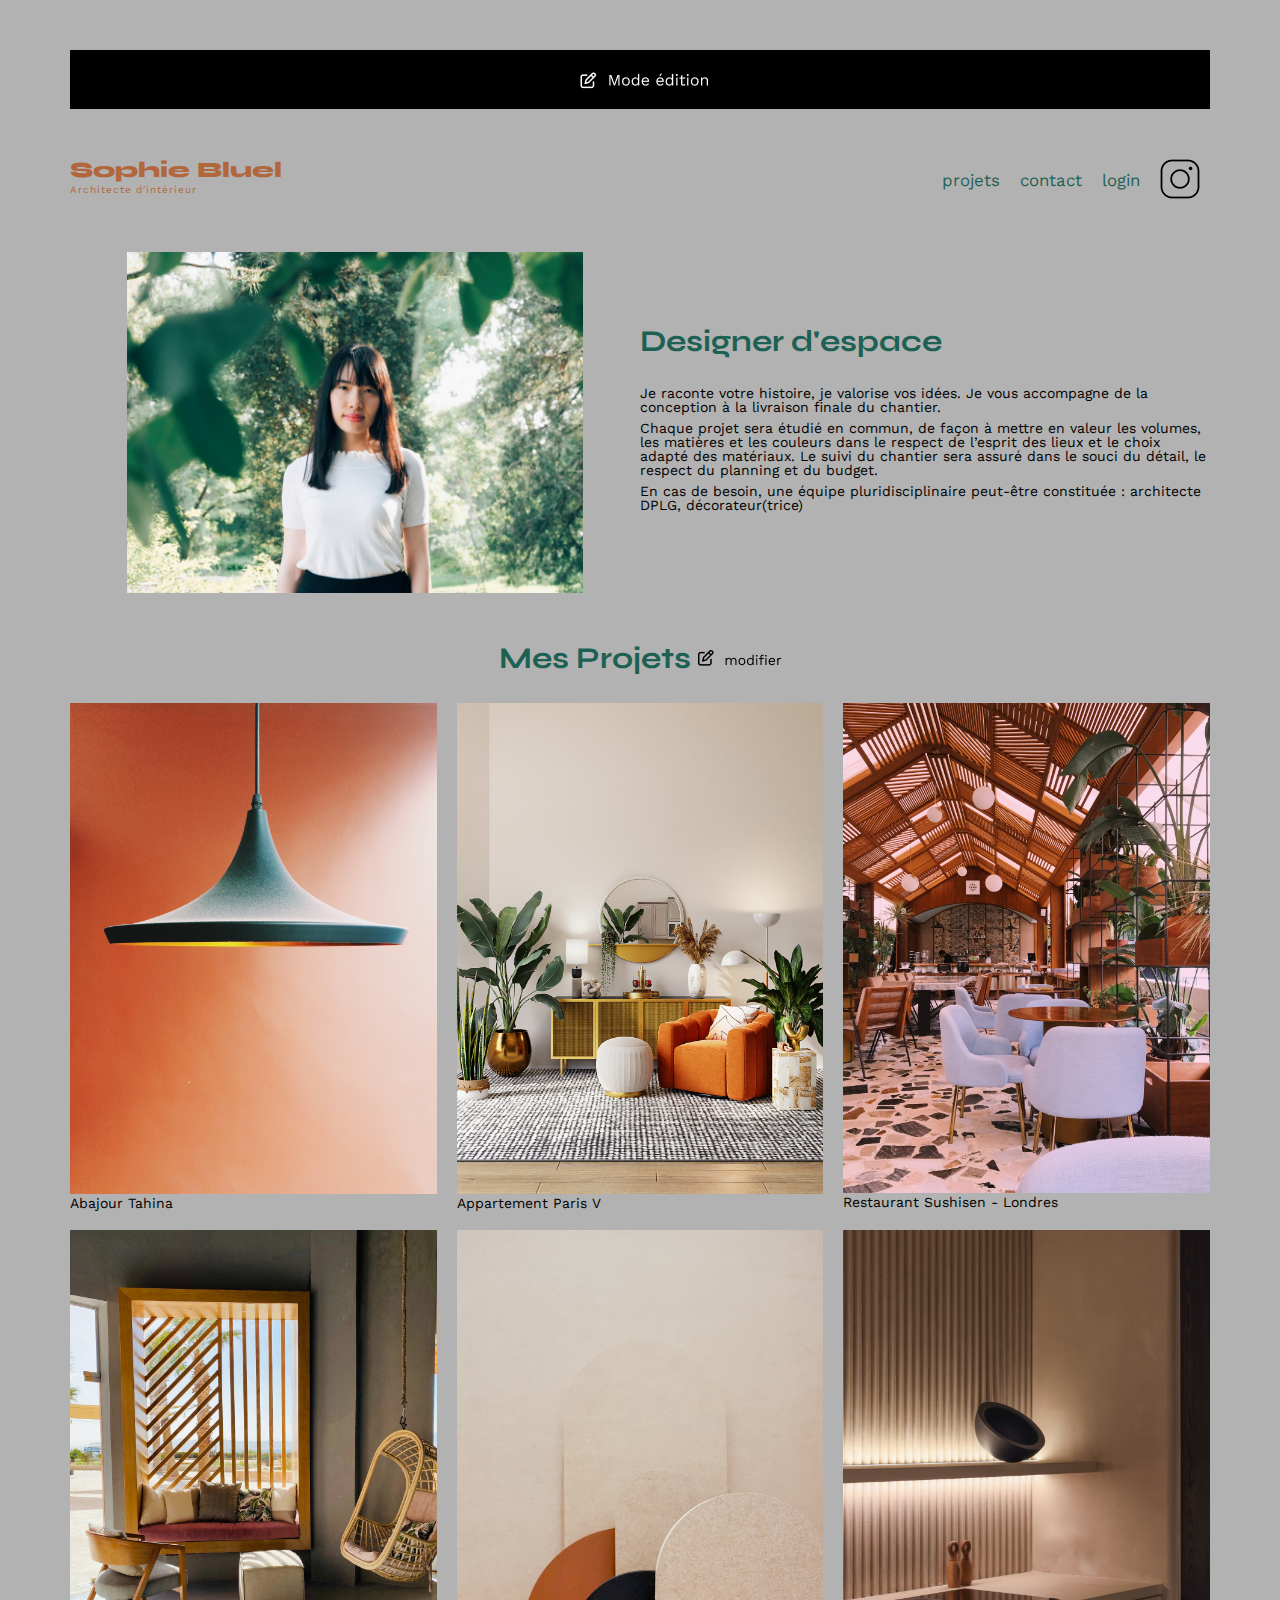
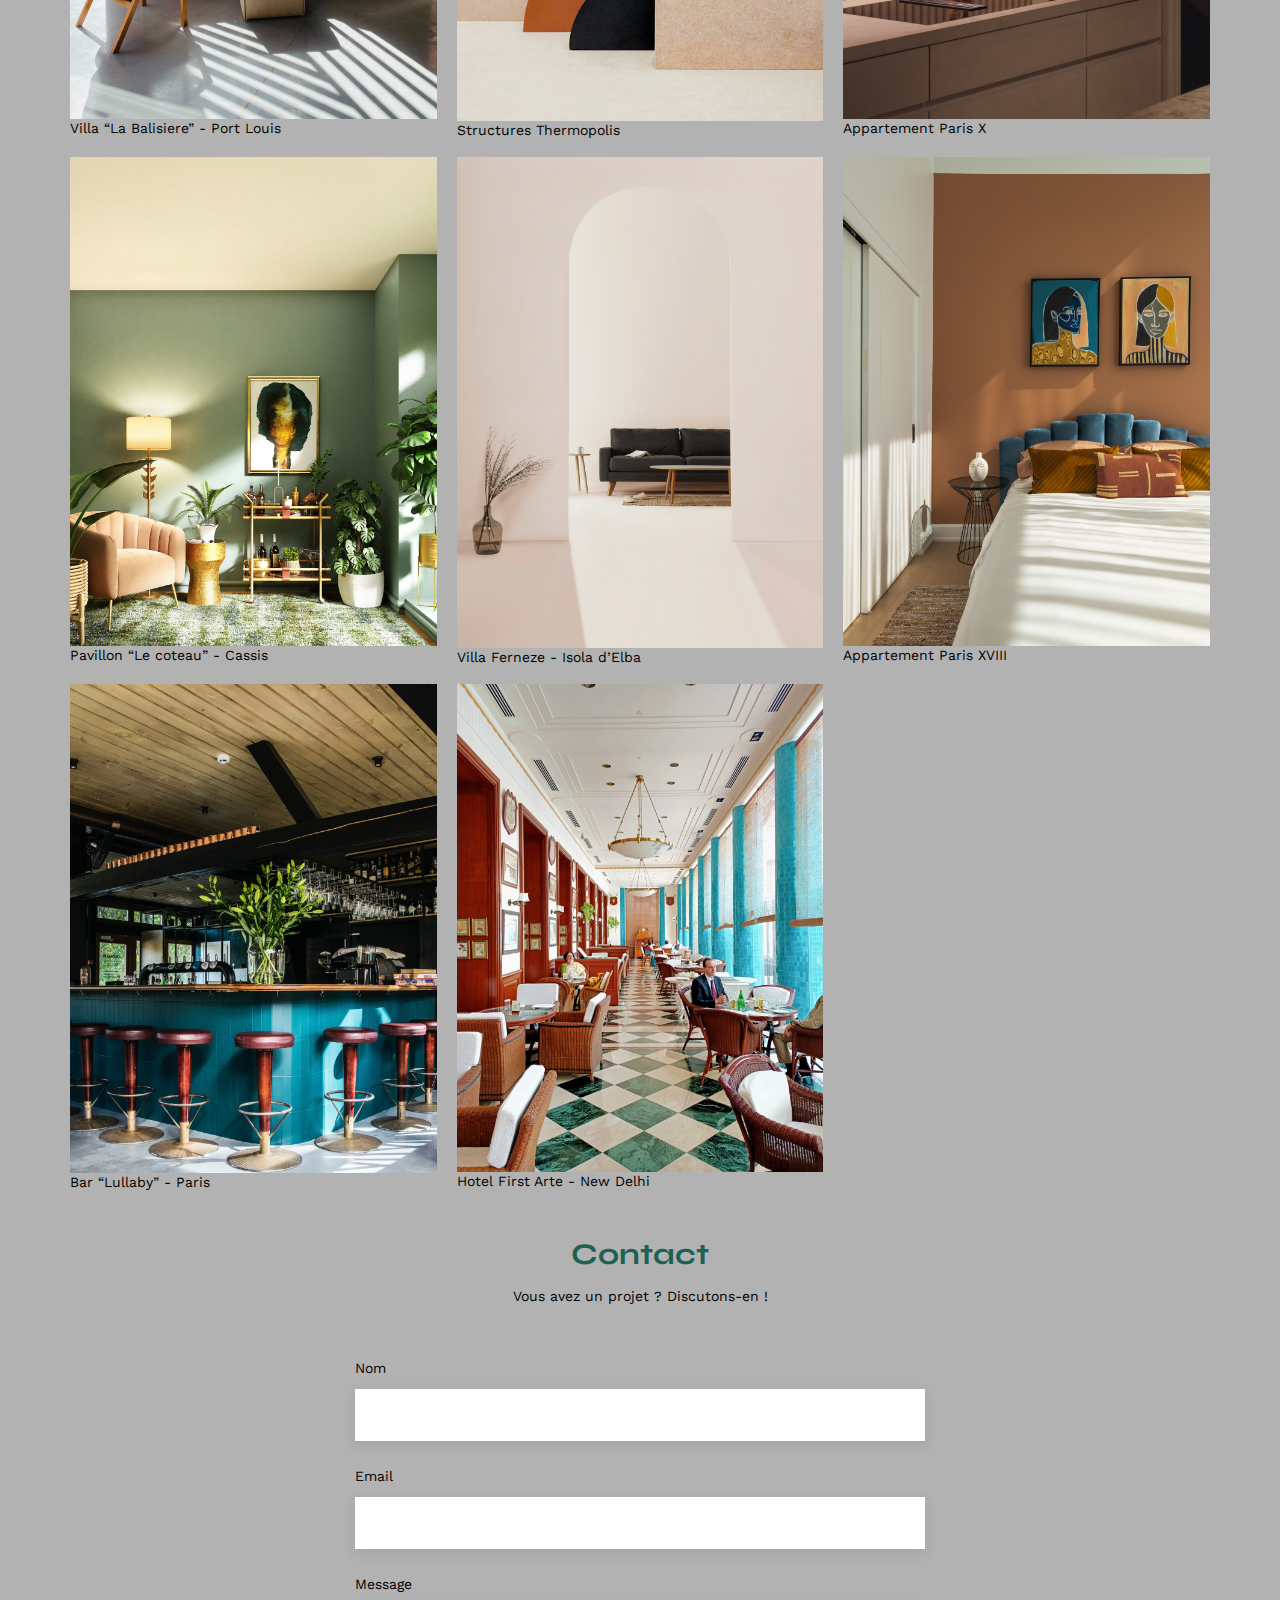
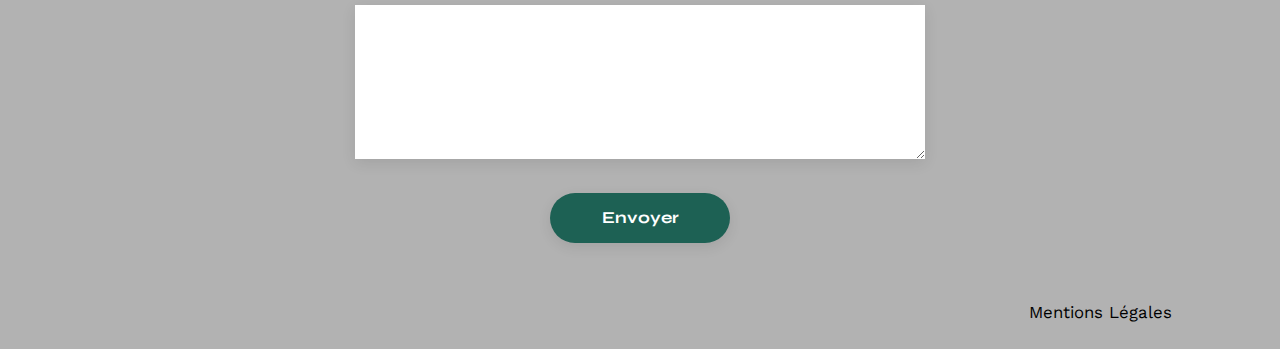
==== Hompage_edit.html @ 243c40db "first commit" ====
<!DOCTYPE html>
<html lang="fr">
<head>
	<meta charset="UTF-8">
	<title>Sophie Bluel - Architecte d'intérieur</title>
	<meta name="viewport" content="width=device-width, initial-scale=1.0">
	<link rel="preconnect" href="https://fonts.googleapis.com">
	<link rel="preconnect" href="https://fonts.gstatic.com" crossorigin>
	<link href="https://fonts.googleapis.com/css2?family=Syne:wght@700;800&family=Work+Sans&display=swap" rel="stylesheet">
	<meta name="description" content="">
	<link rel="stylesheet" href="edition.css">
</head>
<body>
    <section class="edition">
        <img class="group_3" src="assets/icons/Group 3.png">
    </section>
<header>
   
	<h1><a href="http://127.0.0.1:5500/index.html"> Sophie Bluel</a> <span>Architecte d'intérieur</span></h1>
	<nav>
		<ul>
			<li><a href="#portfolio">projets</a></li>
			<li><a href="#contact">contact</a></li>
			<li ><a href="http://127.0.0.1:5500/login.html">login</a></li>
			<li><img src="./assets/icons/instagram.png" alt="Instagram"></li>
		</ul>
	</nav>
</header>
<main>
	<section id="introduction">
		<figure>
			<img src="./assets/images/sophie-bluel.png" alt="">
		</figure>
		<article>
			<h2>Designer d'espace</h2>
			<p>Je raconte votre histoire, je valorise vos idées. Je vous accompagne de la conception à la livraison finale du chantier.</p>
			<p>Chaque projet sera étudié en commun, de façon à mettre en valeur les volumes, les matières et les couleurs dans le respect de l’esprit des lieux et le choix adapté des matériaux. Le suivi du chantier sera assuré dans le souci du détail, le respect du planning et du budget.</p>
			<p>En cas de besoin, une équipe pluridisciplinaire peut-être constituée : architecte DPLG, décorateur(trice)</p>
		</article>
	</section>
	<section id="portfolio">
		<h2>Mes Projets <span><a href="Hompage_edit_1.html"><img src="assets/icons/Group 6.png"></a></span></h2>
		<!-- <div id="filter-container">
			<button class="filter-btn" data-filter="all">Tous</button>
			<button class="filter-btn" data-filter="Objets">Objets</button>
			<button class="filter-btn" data-filter="Appartements">Appartements</button>
			<button class="filter-btn" data-filter="Hotels & restaurants">Hotels & restaurants</button>
		  </div> -->
		<div class="gallery">
			<!-- <figure>
				<img src="assets/images/abajour-tahina.png" alt="Abajour Tahina">
				<figcaption>Abajour Tahina</figcaption>
			</figure>
			<figure>
				<img src="assets/images/appartement-paris-v.png" alt="Appartement Paris V">
				<figcaption>Appartement Paris V</figcaption>
			</figure>
			<figure>
				<img src="assets/images/restaurant-sushisen-londres.png" alt="Restaurant Sushisen - Londres">
				<figcaption>Restaurant Sushisen - Londres</figcaption>
			</figure>
			<figure>
				<img src="assets/images/la-balisiere.png" alt="Villa “La Balisiere” - Port Louis">
				<figcaption>Villa “La Balisiere” - Port Louis</figcaption>
			</figure>
			<figure>
				<img src="assets/images/structures-thermopolis.png" alt="Structures Thermopolis">
				<figcaption>Structures Thermopolis</figcaption>
			</figure>
			<figure>
				<img src="assets/images/appartement-paris-x.png" alt="Appartement Paris X">
				<figcaption>Appartement Paris X</figcaption>
			</figure>
			<figure>
				<img src="assets/images/le-coteau-cassis.png" alt="Pavillon “Le coteau” - Cassis">
				<figcaption>Pavillon “Le coteau” - Cassis</figcaption>
			</figure>
			<figure>
				<img src="assets/images/villa-ferneze.png" alt="Villa Ferneze - Isola d’Elba">
				<figcaption>Villa Ferneze - Isola d’Elba</figcaption>
			</figure>
			<figure>
				<img src="assets/images/appartement-paris-xviii.png" alt="Appartement Paris XVIII">
				<figcaption>Appartement Paris XVIII</figcaption>
			</figure>
			<figure>
				<img src="assets/images/bar-lullaby-paris.png" alt="Bar “Lullaby” - Paris">
				<figcaption>Bar “Lullaby” - Paris</figcaption>
			</figure>
			<figure>
				<img src="assets/images/hotel-first-arte-new-delhi.png" alt="Hotel First Arte - New Delhi">
				<figcaption>Hotel First Arte - New Delhi</figcaption>
			</figure>  -->
		</div> 
	</section>
	<section id="contact">
		<h2>Contact</h2>
		<p>Vous avez un projet ? Discutons-en !</p>
		<form action="#" method="post">
			<label for="name">Nom</label>
			<input type="text" name="name" id="name">
			<label for="email">Email</label>
			<input type="email" name="email" id="email">
			<label for="message">Message</label>
			<textarea name="message" id="message" cols="30" rows="10"></textarea>
			<input type="submit" value="Envoyer">
		</form>
	</section>
</main>

<footer>
	<nav>
		<ul>
			<li>Mentions Légales</li>
		</ul>
	</nav>
</footer>
<script src="assets/script.js"></script>
</body>
</html>
---- edition.css ----
html,
body,
div,
span,
applet,
object,
iframe,
h1,
h2,
h3,
h4,
h5,
h6,
p,
blockquote,
pre,
a,
abbr,
acronym,
address,
big,
cite,
code,
del,
dfn,
em,
img,
ins,
kbd,
q,
s,
samp,
small,
strike,
strong,
sub,
sup,
tt,
var,
b,
u,
i,
center,
dl,
dt,
dd,
ol,
ul,
li,
fieldset,
form,
label,
legend,
table,
caption,
tbody,
tfoot,
thead,
tr,
th,
td,
article,
aside,
canvas,
details,
embed,
figure,
figcaption,
footer,
header,
hgroup,
menu,
nav,
output,
ruby,
section,
summary,
time,
mark,
audio,
video {
  margin: 0;
  padding: 0;
  border: 0;
  font-size: 100%;
  font: inherit;
  vertical-align: baseline;
}
/* HTML5 display-role reset for older browsers */
article,
aside,
details,
figcaption,
figure,
footer,
header,
hgroup,
menu,
nav,
section {
  display: block;
}
body {
  line-height: 1;
}
ol,
ul {
  list-style: none;
}
blockquote,
q {
  quotes: none;
}
blockquote:before,
blockquote:after,
q:before,
q:after {
  content: "";
  content: none;
}
table {
  border-collapse: collapse;
  border-spacing: 0;
}
/** end reset css**/
body {
  max-width: 1140px;
  margin: auto;
  font-family: "Work Sans";
  font-size: 14px;
  background: #0000004d;
}
.edition {
  max-width: 1440px;
  height: 59px;
  border: 1px;
  top: 0px;
  background: black;
}
.group_3 {
  display: flex;
  flex-wrap: wrap;
  align-content: center;
  justify-content: center;
  padding-left: 510px;
  padding-top: 20px;
}
.Rectangle_19 {
  width: 630px;
  height: 688px;
  position: absolute;
  top: 646px;
  left: 490px;
  border-radius: 10px 10px 10px 10px;
  background: #ffffff;
}
.Rectangle_19 p {
  display: flex;
  width: 173px;
  height: 30px;
  padding-left: 220px;
  padding-top: 50px;
  font-family: Work Sans;
  font-size: 26px;
  font-weight: 400;
  line-height: 30.5px;
  text-align: center;
  text-underline-position: from-font;
  text-decoration-skip-ink: none;
  color: #000000;
}
.Rectangle_19 .gallery {
  width: 76.86px;
  height: 102.57px;
 
  
}
figcaption{
  display: none;
}
header {
  display: flex;
  justify-content: space-between;
  margin: 50px 0;
}
section {
  margin: 50px 0;
}

h1 a {
  display: flex;
  flex-direction: column;
  font-family: "Syne";
  font-size: 22px;
  font-weight: 800;
  color: #b1663c;
}

h1 > span {
  font-family: "Work Sans";
  font-size: 10px;
  letter-spacing: 0.1em;
  color: #b1663c;
}

h2 {
  font-family: "Syne";
  font-weight: 700;
  font-size: 30px;
  color: #1d6154;
}
nav ul {
  display: flex;
  align-items: center;
  list-style-type: none;
}
nav li {
  padding: 0 10px;
  font-size: 1.2em;
}
a {
  text-decoration: none;
  color: #1d6154;
}

li:hover {
  color: #b1663c;
}
#introduction {
  display: flex;
  align-items: center;
}
#introduction figure {
  flex: 1;
}
#introduction img {
  display: block;
  margin: auto;
  width: 80%;
}

#introduction article {
  flex: 1;
}
#introduction h2 {
  margin-bottom: 1em;
}

#introduction p {
  margin-bottom: 0.5em;
}
#portfolio h2 {
  text-align: center;
  margin-bottom: 1em;
}
#filter-container {
  display: flex;
  justify-content: center;
  margin-bottom: 20px;
}

.filter-btn {
  font-family: Syne;
  font-weight: 700;
  line-height: 19.2px;
  text-align: center;
  text-underline-position: from-font;
  text-decoration-skip-ink: none;
  background: #1d6154;
  color: #1d6154;
  padding: 10px 15px;
  border: 1px solid #1d6154;
  background: #fffef8;
  cursor: pointer;
  font-size: 16px;
  border-radius: 60px;
  margin-right: 10px;
}

.filter-btn:hover {
  background-color: #1d6154;
  color: #ffffff;
}

#gallery {
  display: flex;
  flex-wrap: wrap;
  gap: 20px;
}

.gallery {
  width: 100%;
  display: grid;
  grid-template-columns: 1fr 1fr 1fr;
  grid-column-gap: 20px;
  grid-row-gap: 20px;
}

.gallery img {
  width: 100%;
}
#contact {
  width: 50%;
  margin: auto;
}
#contact > * {
  text-align: center;
}
#contact h2 {
  margin-bottom: 20px;
}
#contact form {
  text-align: left;
  margin-top: 30px;
  display: flex;
  flex-direction: column;
}

#contact input {
  height: 50px;
  font-size: 1.2em;
  border: none;
  box-shadow: 0px 4px 14px rgba(0, 0, 0, 0.09);
}
#contact label {
  margin: 2em 0 1em 0;
}
#contact textarea {
  border: none;
  box-shadow: 0px 4px 14px rgba(0, 0, 0, 0.09);
}

input[type="submit"] {
  font-family: "Syne";
  font-weight: 700;
  color: white;
  background-color: #1d6154;
  margin: 2em auto;
  width: 180px;
  text-align: center;
  border-radius: 60px;
}

footer nav ul {
  display: flex;
  justify-content: flex-end;
  margin: 2em;
}

/* .edition {
  width: 1440px;
  height: 59px;
  border: 1px;
  top: 0px;
  background: black;
}
section img{
    display: flex;
    align-items: center;
    justify-content: center;
    
} */
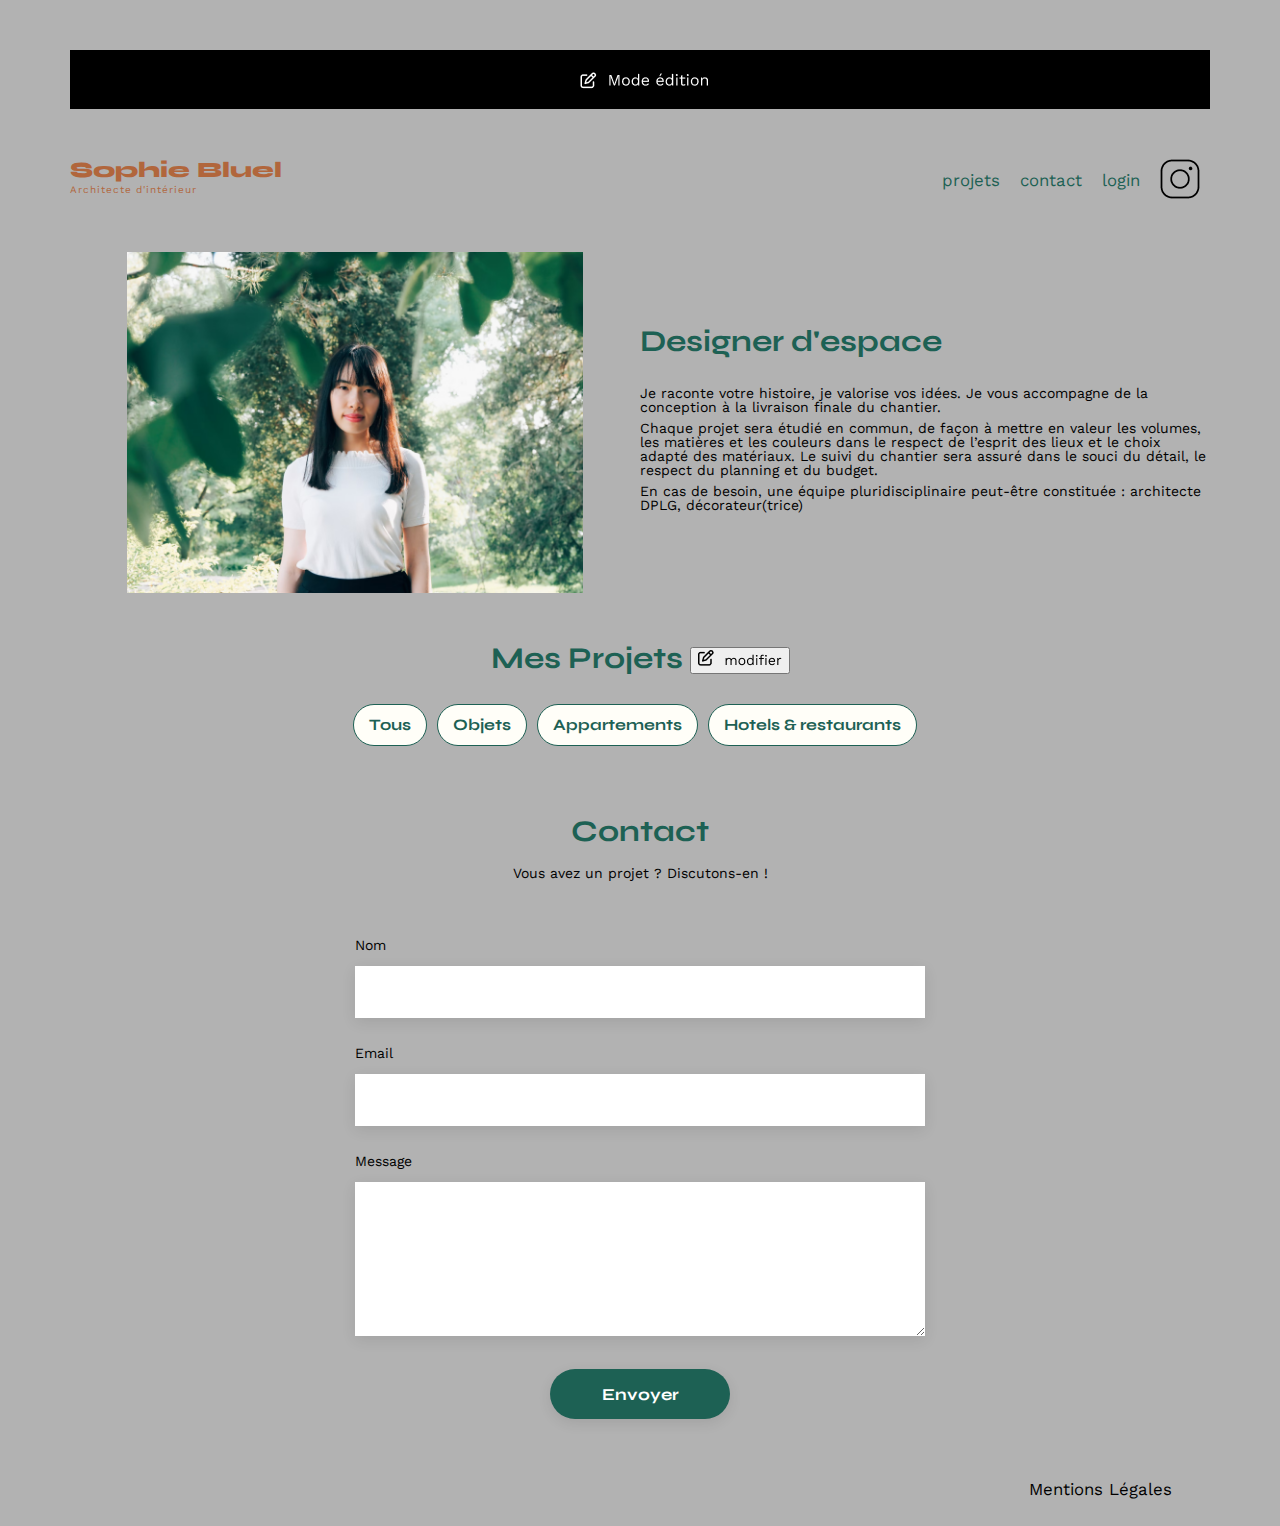
==== commit c75cc187: "add admin modo" ====
--- a/Hompage_edit.html
+++ b/Hompage_edit.html
@@ -21,7 +21,7 @@
 		<ul>
 			<li><a href="#portfolio">projets</a></li>
 			<li><a href="#contact">contact</a></li>
-			<li ><a href="http://127.0.0.1:5500/login.html">login</a></li>
+			<li ><a href="login.html">login</a></li>
 			<li><img src="./assets/icons/instagram.png" alt="Instagram"></li>
 		</ul>
 	</nav>
@@ -39,13 +39,13 @@
 		</article>
 	</section>
 	<section id="portfolio">
-		<h2>Mes Projets <span><a href="Hompage_edit_1.html"><img src="assets/icons/Group 6.png"></a></span></h2>
-		<!-- <div id="filter-container">
+		<h2>Mes Projets <button id="add-work-btn"><a href="Hompage_edit_1.html"><img src="assets/icons/Group 6.png"></a></h2>
+		<div id="filter-container">
 			<button class="filter-btn" data-filter="all">Tous</button>
 			<button class="filter-btn" data-filter="Objets">Objets</button>
 			<button class="filter-btn" data-filter="Appartements">Appartements</button>
 			<button class="filter-btn" data-filter="Hotels & restaurants">Hotels & restaurants</button>
-		  </div> -->
+		  </div> 
 		<div class="gallery">
 			<!-- <figure>
 				<img src="assets/images/abajour-tahina.png" alt="Abajour Tahina">
@@ -115,6 +115,6 @@
 		</ul>
 	</nav>
 </footer>
-<script src="assets/script.js"></script>
+<script src="assets/scripts.js"></script>
 </body>
 </html>
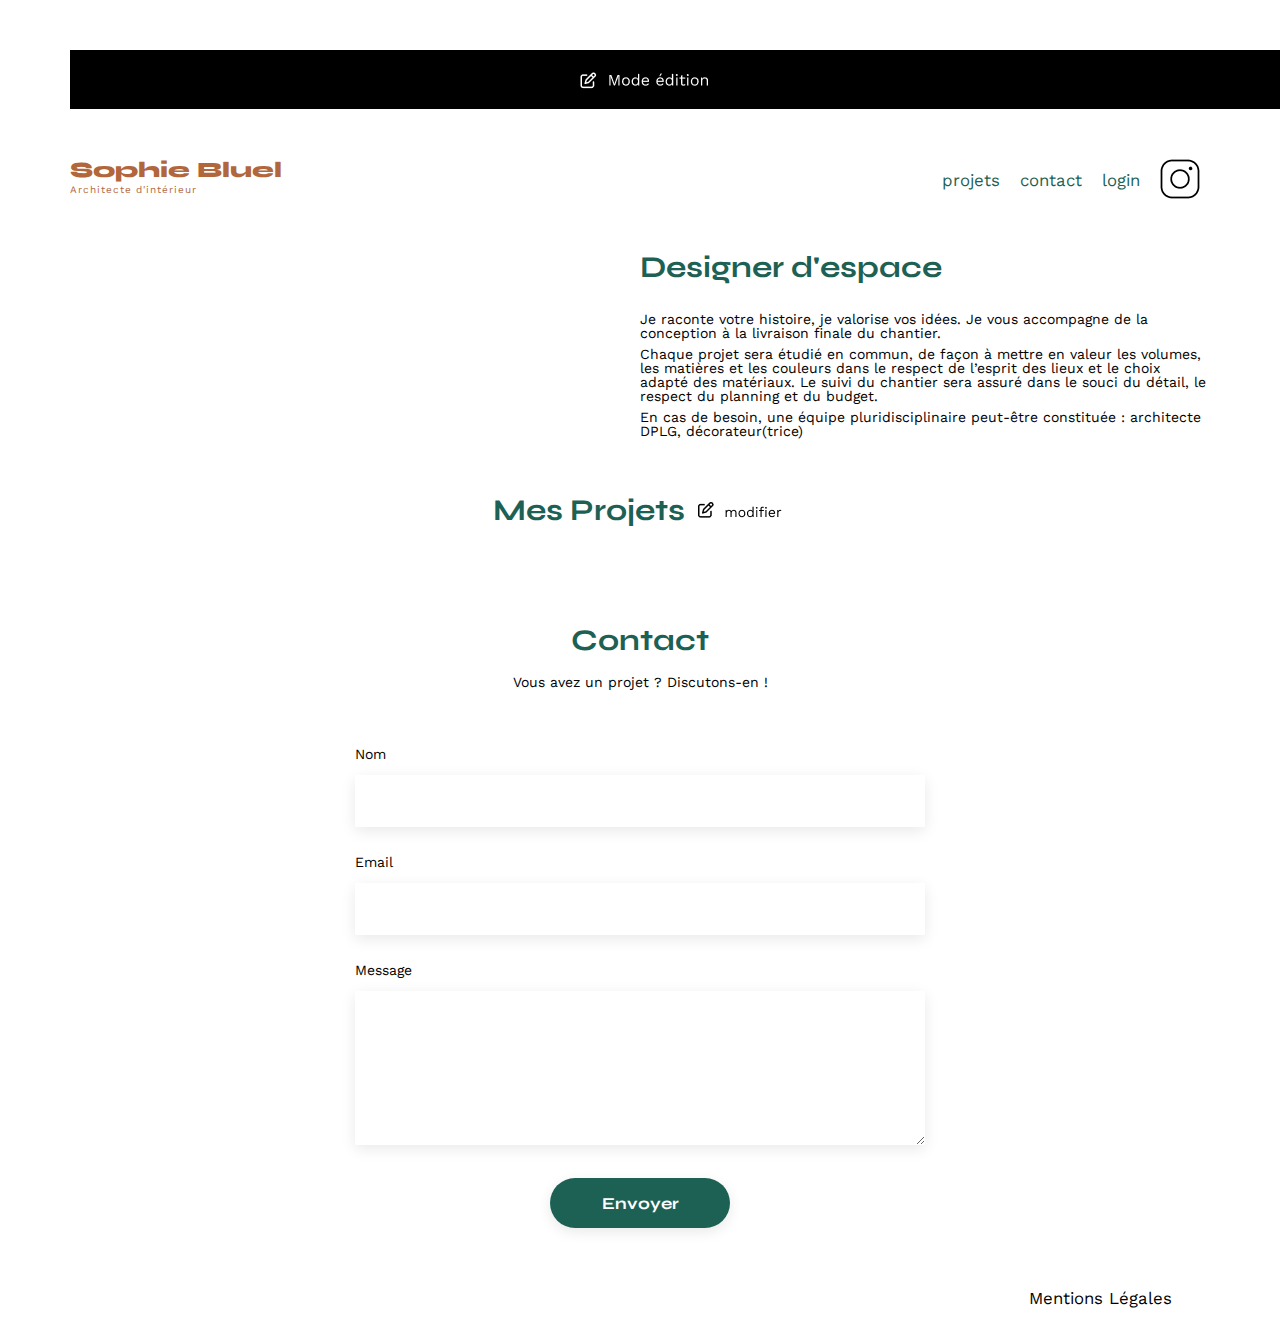
==== commit ce500a88: "Add.Admin. Mode" ====
--- a/Hompage_edit.html
+++ b/Hompage_edit.html
@@ -8,7 +8,7 @@
 	<link rel="preconnect" href="https://fonts.gstatic.com" crossorigin>
 	<link href="https://fonts.googleapis.com/css2?family=Syne:wght@700;800&family=Work+Sans&display=swap" rel="stylesheet">
 	<meta name="description" content="">
-	<link rel="stylesheet" href="edition.css">
+	<link rel="stylesheet" href="assets/edition.css">
 </head>
 <body>
     <section class="edition">
--- a/assets/edition.css
+++ b/assets/edition.css
@@ -0,0 +1,371 @@
+html,
+body,
+div,
+span,
+applet,
+object,
+iframe,
+h1,
+h2,
+h3,
+h4,
+h5,
+h6,
+p,
+blockquote,
+pre,
+a,
+abbr,
+acronym,
+address,
+big,
+cite,
+code,
+del,
+dfn,
+em,
+img,
+ins,
+kbd,
+q,
+s,
+samp,
+small,
+strike,
+strong,
+sub,
+sup,
+tt,
+var,
+b,
+u,
+i,
+center,
+dl,
+dt,
+dd,
+ol,
+ul,
+li,
+fieldset,
+form,
+label,
+legend,
+table,
+caption,
+tbody,
+tfoot,
+thead,
+tr,
+th,
+td,
+article,
+aside,
+canvas,
+details,
+embed,
+figure,
+figcaption,
+footer,
+header,
+hgroup,
+menu,
+nav,
+output,
+ruby,
+section,
+summary,
+time,
+mark,
+audio,
+video {
+  margin: 0;
+  padding: 0;
+  border: 0;
+  font-size: 100%;
+  font: inherit;
+  vertical-align: baseline;
+}
+/* HTML5 display-role reset for older browsers */
+article,
+aside,
+details,
+figcaption,
+figure,
+footer,
+header,
+hgroup,
+menu,
+nav,
+section {
+  display: block;
+}
+body {
+  line-height: 1;
+}
+ol,
+ul {
+  list-style: none;
+}
+blockquote,
+q {
+  quotes: none;
+}
+blockquote:before,
+blockquote:after,
+q:before,
+q:after {
+  content: "";
+  content: none;
+}
+table {
+  border-collapse: collapse;
+  border-spacing: 0;
+}
+/** end reset css**/
+body {
+  max-width: 1140px;
+  margin: auto;
+  font-family: "Work Sans";
+  font-size: 14px;
+  /* background: #0000004d; */
+}
+.edition {
+  max-width: 1440px;
+  height: 59px;
+  border: 1px;
+  top: 0px;
+  background: black;
+}
+.group_3 {
+  display: flex;
+  flex-wrap: wrap;
+  align-content: center;
+  justify-content: center;
+  padding-left: 510px;
+  padding-top: 20px;
+}
+/* .Rectangle_19 {
+  width: 630px;
+  height: 688px;
+  position: absolute;
+  top: 646px;
+  left: 490px;
+  border-radius: 10px 10px 10px 10px;
+  background: #ffffff;
+}
+.Rectangle_19 p {
+  display: flex;
+  width: 173px;
+  height: 30px;
+  padding-left: 220px;
+  padding-top: 50px;
+  font-family: Work Sans;
+  font-size: 26px;
+  font-weight: 400;
+  line-height: 30.5px;
+  text-align: center;
+  text-underline-position: from-font;
+  text-decoration-skip-ink: none;
+  color: #000000;
+}
+.Rectangle_19 .gallery {
+  width: 76.86px;
+  height: 102.57px;
+ 
+  
+} */
+
+
+header {
+  display: flex;
+  justify-content: space-between;
+  margin: 50px 0;
+}
+section {
+  margin: 50px 0;
+}
+
+h1 a {
+  display: flex;
+  flex-direction: column;
+  font-family: "Syne";
+  font-size: 22px;
+  font-weight: 800;
+  color: #b1663c;
+}
+
+h1 > span {
+  font-family: "Work Sans";
+  font-size: 10px;
+  letter-spacing: 0.1em;
+  color: #b1663c;
+}
+
+h2 {
+  font-family: "Syne";
+  font-weight: 700;
+  font-size: 30px;
+  color: #1d6154;
+}
+nav ul {
+  display: flex;
+  align-items: center;
+  list-style-type: none;
+}
+nav li {
+  padding: 0 10px;
+  font-size: 1.2em;
+}
+a {
+  text-decoration: none;
+  color: #1d6154;
+}
+
+li:hover {
+  color: #b1663c;
+}
+#introduction {
+  display: flex;
+  align-items: center;
+}
+#introduction figure {
+  flex: 1;
+}
+#introduction img {
+  display: block;
+  margin: auto;
+  width: 80%;
+}
+
+#introduction article {
+  flex: 1;
+}
+#introduction h2 {
+  margin-bottom: 1em;
+}
+
+#introduction p {
+  margin-bottom: 0.5em;
+}
+#portfolio h2 {
+  text-align: center;
+  margin-bottom: 1em;
+}
+#add-work-btn{
+  /* display: none; */
+  border: none;
+  background: none;
+  top: 178px;
+  left: 680px;
+}
+
+#filter-container {
+  display: none;
+  display: flex;
+  justify-content: center;
+  margin-bottom: 20px;
+}
+
+.filter-btn {
+  display: none; 
+  font-family: Syne;
+  font-weight: 700;
+  line-height: 19.2px;
+  text-align: center;
+  text-underline-position: from-font;
+  text-decoration-skip-ink: none;
+  background: #1d6154;
+  color: #1d6154;
+  padding: 10px 15px;
+  border: 1px solid #1d6154;
+  background: #fffef8;
+  cursor: pointer;
+  font-size: 16px;
+  border-radius: 60px;
+  margin-right: 10px;
+}
+
+.filter-btn:hover {
+  background-color: #1d6154;
+  color: #ffffff;
+}
+
+.gallery {
+  display: flex;
+  flex-wrap: wrap;
+  gap: 20px;
+}
+
+.gallery {
+  width: 100%;
+  display: grid;
+  grid-template-columns: 1fr 1fr 1fr;
+  grid-column-gap: 20px;
+  grid-row-gap: 20px;
+}
+
+.gallery img {
+  width: 100%;
+}
+#contact {
+  width: 50%;
+  margin: auto;
+}
+#contact > * {
+  text-align: center;
+}
+#contact h2 {
+  margin-bottom: 20px;
+}
+#contact form {
+  text-align: left;
+  margin-top: 30px;
+  display: flex;
+  flex-direction: column;
+}
+
+#contact input {
+  height: 50px;
+  font-size: 1.2em;
+  border: none;
+  box-shadow: 0px 4px 14px rgba(0, 0, 0, 0.09);
+}
+#contact label {
+  margin: 2em 0 1em 0;
+}
+#contact textarea {
+  border: none;
+  box-shadow: 0px 4px 14px rgba(0, 0, 0, 0.09);
+}
+
+input[type="submit"] {
+  font-family: "Syne";
+  font-weight: 700;
+  color: white;
+  background-color: #1d6154;
+  margin: 2em auto;
+  width: 180px;
+  text-align: center;
+  border-radius: 60px;
+}
+
+footer nav ul {
+  display: flex;
+  justify-content: flex-end;
+  margin: 2em;
+}
+
+.edition { 
+  width: 1440px;
+ height: 59px;
+ border: 1px;
+ top: 0px;
+ background: black;
+} 
+section img{
+   display: flex;
+   align-items: center;
+   justify-content: center;
+   
+}  
